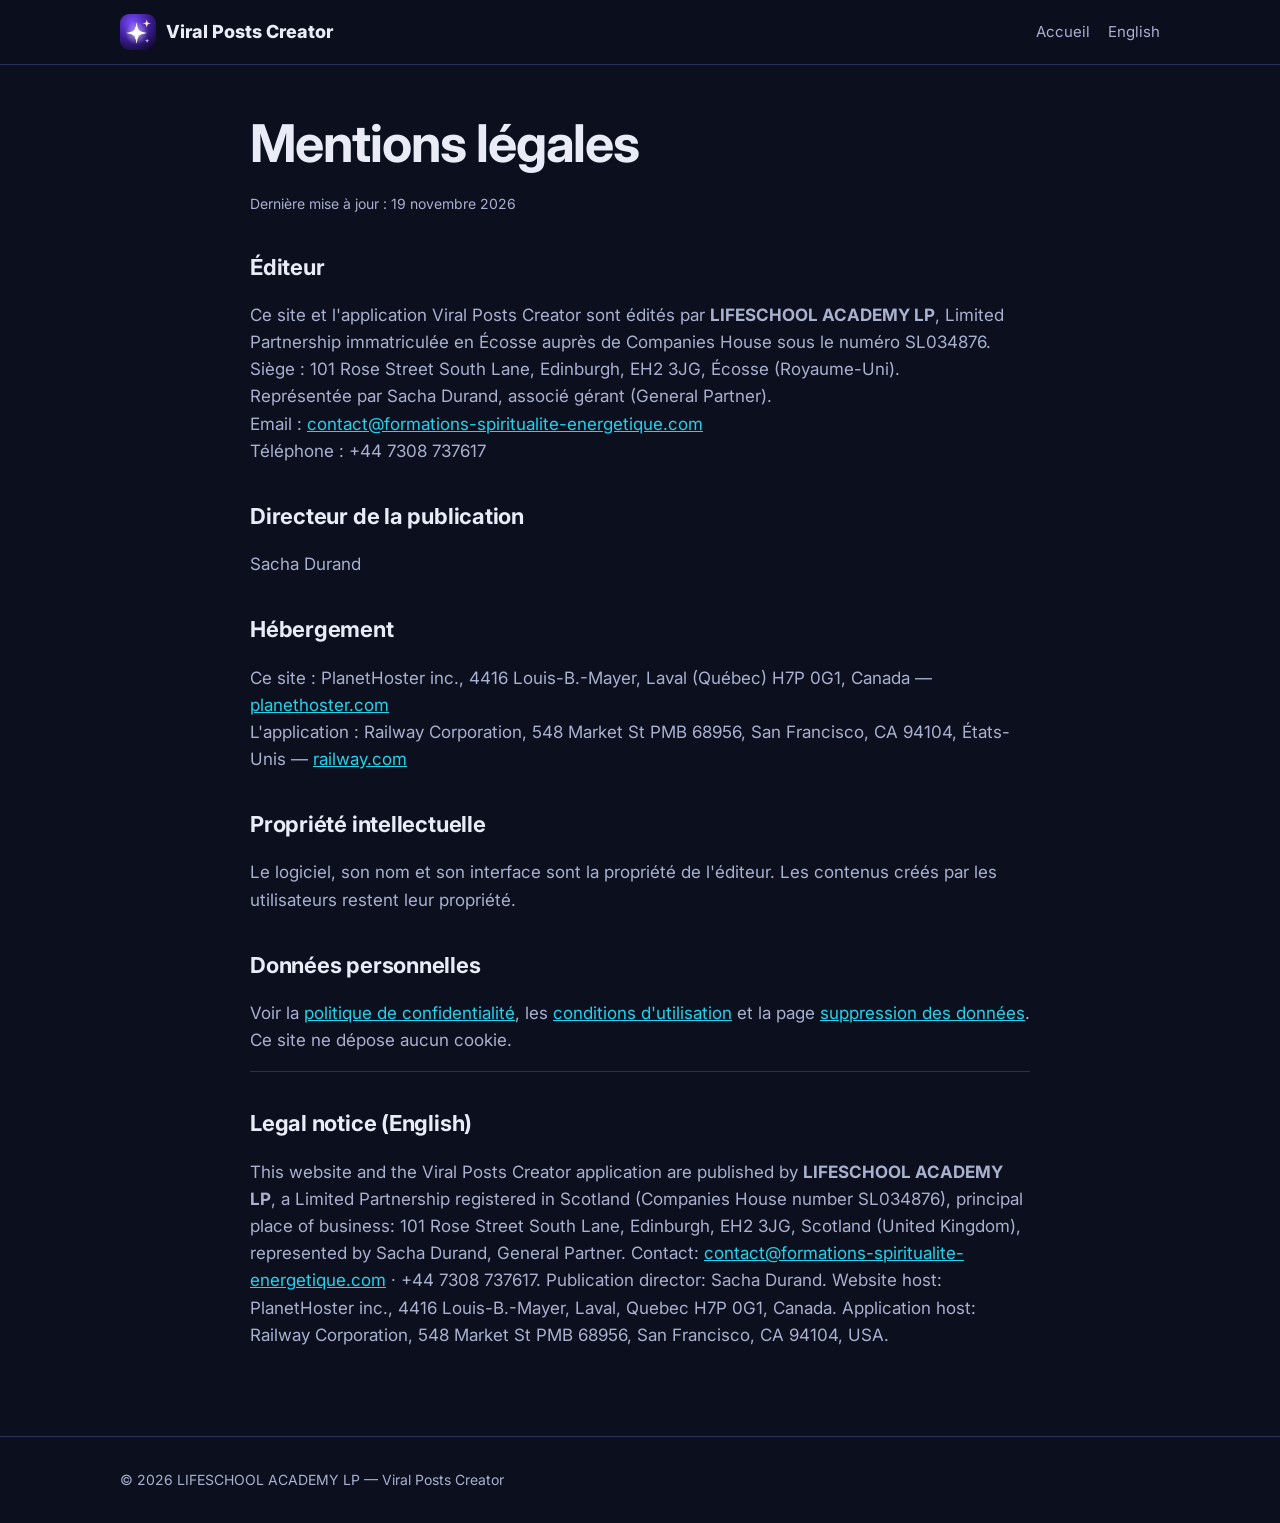
==== mentions-legales.html @ d1ea45c3 "Site vitrine Viral Posts Creator (LIFESCHOOL ACADEMY LP) Co-Authored-By: Claude Opus 5.5 <noreply@an" ====
<!doctype html>
<html lang="fr">
<head>
<meta charset="utf-8">
<meta name="viewport" content="width=device-width, initial-scale=1">
<title>Mentions légales — Viral Posts Creator</title>
<link rel="icon" type="image/png" href="/favicon.png">
<link rel="preconnect" href="https://fonts.googleapis.com">
<link rel="preconnect" href="https://fonts.gstatic.com" crossorigin>
<link href="https://fonts.googleapis.com/css2?family=Inter:wght@400;500;600;700;800&display=swap" rel="stylesheet">
<link rel="stylesheet" href="/style.css">
</head>
<body>
<header class="barre">
  <div class="contenu barre-in">
    <a class="marque" href="/"><img src="/icone.png" alt="" width="36" height="36"> Viral Posts Creator</a>
    <nav><a href="/">Accueil</a><a href="#english">English</a></nav>
  </div>
</header>
<main class="contenu page">
  <h1>Mentions légales</h1>
  <p class="date">Dernière mise à jour : 19 novembre 2026</p>

  <h2>Éditeur</h2>
  <p>Ce site et l'application Viral Posts Creator sont édités par <strong>LIFESCHOOL ACADEMY LP</strong>, Limited Partnership immatriculée en Écosse auprès de Companies House sous le numéro SL034876.<br>
  Siège : 101 Rose Street South Lane, Edinburgh, EH2 3JG, Écosse (Royaume-Uni).<br>
  Représentée par Sacha Durand, associé gérant (General Partner).<br>
  Email : <a href="mailto:contact@formations-spiritualite-energetique.com">contact@formations-spiritualite-energetique.com</a><br>
  Téléphone : +44 7308 737617</p>

  <h2>Directeur de la publication</h2>
  <p>Sacha Durand</p>

  <h2>Hébergement</h2>
  <p>Ce site : PlanetHoster inc., 4416 Louis-B.-Mayer, Laval (Québec) H7P 0G1, Canada — <a href="https://www.planethoster.com">planethoster.com</a><br>
  L'application : Railway Corporation, 548 Market St PMB 68956, San Francisco, CA 94104, États-Unis — <a href="https://railway.com">railway.com</a></p>

  <h2>Propriété intellectuelle</h2>
  <p>Le logiciel, son nom et son interface sont la propriété de l'éditeur. Les contenus créés par les utilisateurs restent leur propriété.</p>

  <h2>Données personnelles</h2>
  <p>Voir la <a href="https://carrousels-creator-production.up.railway.app/confidentialite">politique de confidentialité</a>, les <a href="https://carrousels-creator-production.up.railway.app/conditions">conditions d'utilisation</a> et la page <a href="https://carrousels-creator-production.up.railway.app/suppression-donnees">suppression des données</a>. Ce site ne dépose aucun cookie.</p>

  <section id="english" class="anglais">
    <h2>Legal notice (English)</h2>
    <p>This website and the Viral Posts Creator application are published by <strong>LIFESCHOOL ACADEMY LP</strong>, a Limited Partnership registered in Scotland (Companies House number SL034876), principal place of business: 101 Rose Street South Lane, Edinburgh, EH2 3JG, Scotland (United Kingdom), represented by Sacha Durand, General Partner. Contact: <a href="mailto:contact@formations-spiritualite-energetique.com">contact@formations-spiritualite-energetique.com</a> · +44 7308 737617. Publication director: Sacha Durand. Website host: PlanetHoster inc., 4416 Louis-B.-Mayer, Laval, Quebec H7P 0G1, Canada. Application host: Railway Corporation, 548 Market St PMB 68956, San Francisco, CA 94104, USA.</p>
  </section>
</main>
<footer class="pied">
  <div class="contenu"><p>© 2026 LIFESCHOOL ACADEMY LP — Viral Posts Creator</p></div>
</footer>
</body>
</html>
---- style.css ----
:root{--fond:#0b0f1e;--fond2:#121833;--texte:#e9ecf7;--doux:#a9b1cf;--accent:#7c5cff;--accent2:#22d3ee;--carte:#151c3a;--bord:#26305a}
*{box-sizing:border-box}
html{scroll-behavior:smooth}
body{margin:0;background:var(--fond);color:var(--texte);font-family:Inter,system-ui,-apple-system,Segoe UI,Roboto,sans-serif;line-height:1.6;font-size:17px}
a{color:var(--accent2)}
.contenu{max-width:1080px;margin:0 auto;padding:0 20px}
.barre{position:sticky;top:0;z-index:5;background:rgba(11,15,30,.85);backdrop-filter:blur(10px);border-bottom:1px solid var(--bord)}
.barre-in{display:flex;align-items:center;justify-content:space-between;gap:16px;min-height:64px;flex-wrap:wrap}
.marque{display:flex;align-items:center;gap:10px;color:var(--texte);text-decoration:none;font-weight:800;font-size:18px}
.marque img{border-radius:9px}
nav{display:flex;align-items:center;gap:18px;flex-wrap:wrap}
nav a{color:var(--doux);text-decoration:none;font-size:15px}
nav a:hover{color:var(--texte)}
.bouton{display:inline-block;background:linear-gradient(135deg,var(--accent),#a855f7);color:#fff!important;text-decoration:none;font-weight:700;padding:14px 22px;border-radius:12px}
.bouton.petit{padding:8px 14px;font-size:14px}
.bouton.secondaire{background:transparent;border:1px solid var(--bord);color:var(--texte)!important}
.hero{padding:90px 0 70px;background:radial-gradient(900px 420px at 15% 0%,rgba(124,92,255,.28),transparent 60%),radial-gradient(700px 380px at 90% 20%,rgba(34,211,238,.16),transparent 60%)}
.etiquette{display:inline-block;color:var(--accent2);font-weight:600;font-size:14px;letter-spacing:.04em;text-transform:uppercase;margin:0 0 14px}
h1{font-size:clamp(30px,4.6vw,52px);line-height:1.12;margin:0 0 20px;max-width:900px;letter-spacing:-.02em}
.intro{color:var(--doux);font-size:19px;max-width:760px;margin:0 0 30px}
.actions{display:flex;gap:14px;flex-wrap:wrap}
.bloc{padding:60px 20px}
h2{font-size:30px;margin:0 0 24px;letter-spacing:-.01em}
.grille{display:grid;grid-template-columns:repeat(auto-fit,minmax(280px,1fr));gap:18px}
.carte{background:var(--carte);border:1px solid var(--bord);border-radius:16px;padding:24px}
.carte h3{margin:0 0 8px;font-size:19px}
.carte p{margin:0;color:var(--doux)}
.etapes{counter-reset:e;list-style:none;padding:0;margin:0;display:grid;gap:14px}
.etapes li{counter-increment:e;background:var(--carte);border:1px solid var(--bord);border-radius:14px;padding:18px 20px 18px 64px;position:relative;color:var(--doux)}
.etapes li strong{color:var(--texte)}
.etapes li::before{content:counter(e);position:absolute;left:18px;top:16px;width:32px;height:32px;border-radius:50%;background:var(--accent);color:#fff;font-weight:800;display:flex;align-items:center;justify-content:center}
.liste{color:var(--doux);padding-left:20px}
.liste li{margin:8px 0}
.liens-legaux{margin-top:22px;font-size:15px}
.societe{background:var(--carte);border:1px solid var(--bord);border-radius:16px;padding:24px;color:var(--doux)}
.societe strong{color:var(--texte)}
.anglais{border-top:1px solid var(--bord)}
.anglais p{color:var(--doux)}
.page{padding:50px 20px 70px;max-width:820px}
.page p{color:var(--doux)}
.page h2{font-size:22px;margin:34px 0 10px}
.date{font-size:14px}
.pied{border-top:1px solid var(--bord);padding:28px 0;color:var(--doux);font-size:14px}
.pied p{margin:4px 0}
@media (max-width:640px){nav a:not(.bouton){display:none}.hero{padding:60px 0 50px}.bloc{padding:44px 20px}}
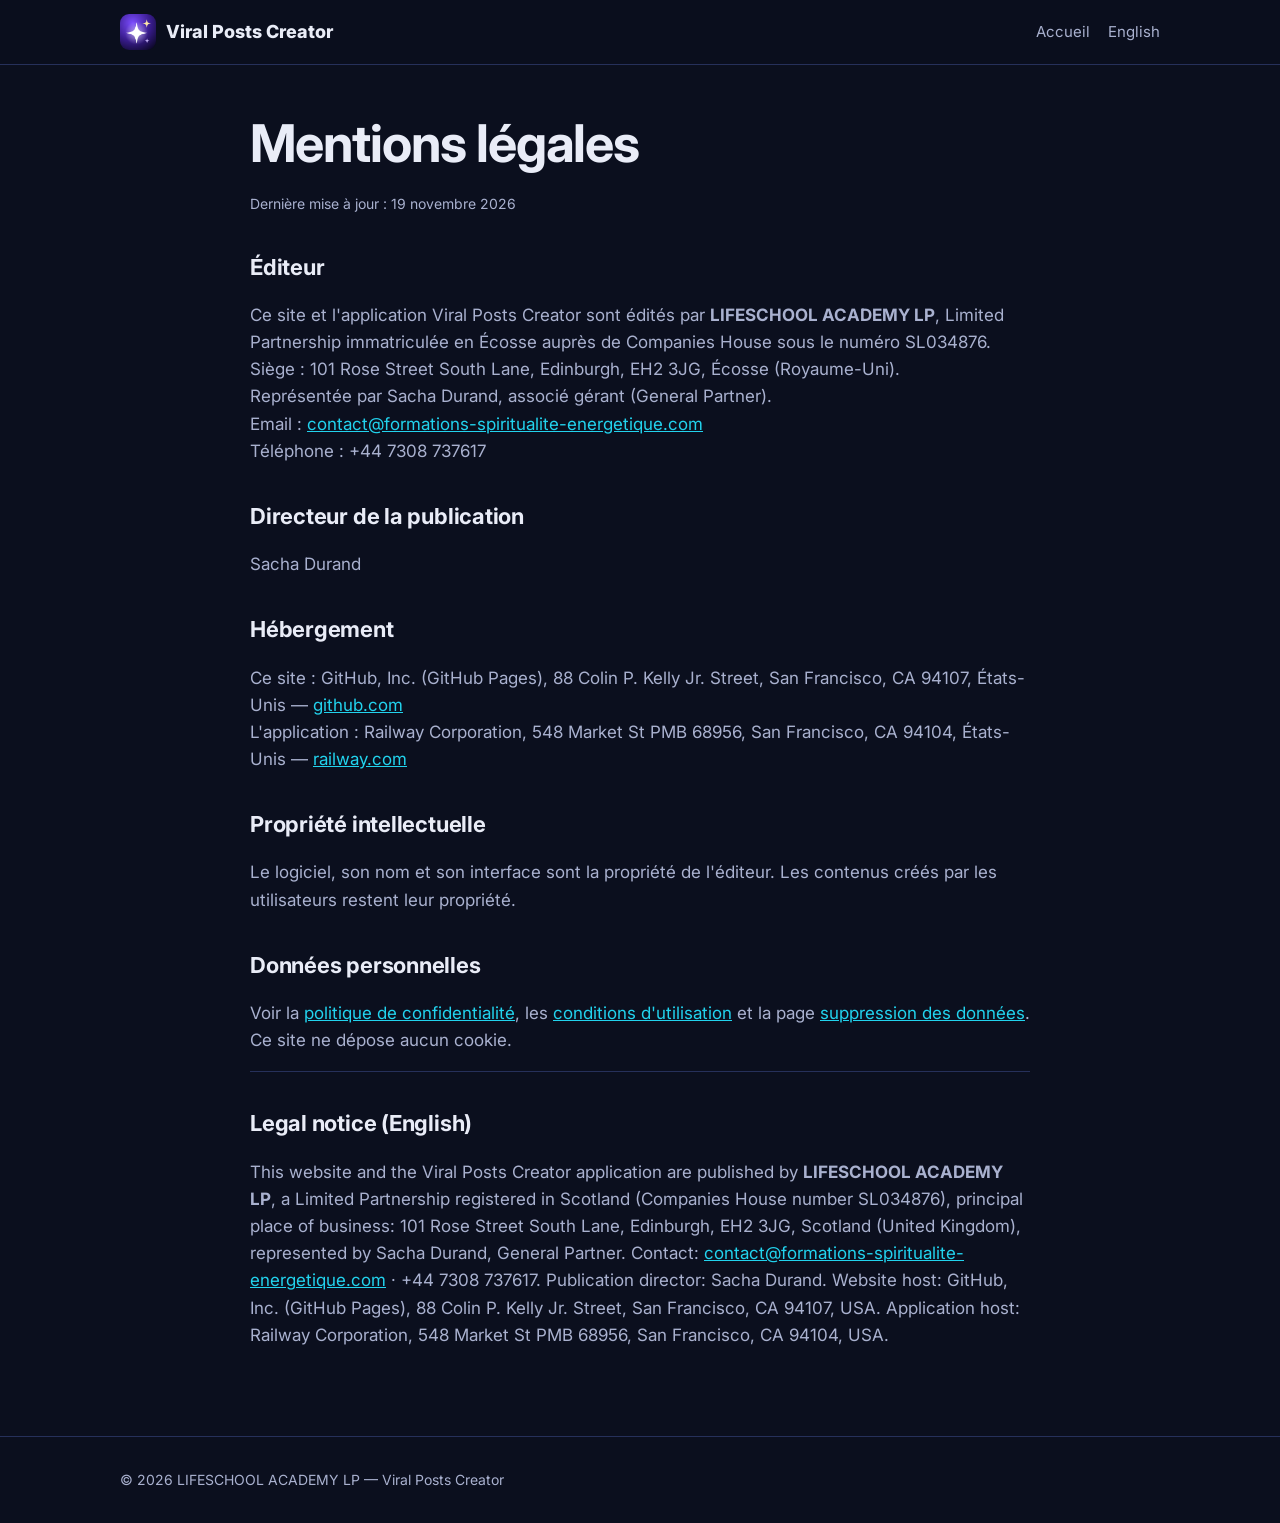
==== commit 7e2d0b85: "Mentions légales : hébergeur du site = GitHub Pages Co-Authored-By: Claude Opus 5.5 <noreply@anthrop" ====
--- a/mentions-legales.html
+++ b/mentions-legales.html
@@ -32,7 +32,7 @@
   <p>Sacha Durand</p>
 
   <h2>Hébergement</h2>
-  <p>Ce site : PlanetHoster inc., 4416 Louis-B.-Mayer, Laval (Québec) H7P 0G1, Canada — <a href="https://www.planethoster.com">planethoster.com</a><br>
+  <p>Ce site : GitHub, Inc. (GitHub Pages), 88 Colin P. Kelly Jr. Street, San Francisco, CA 94107, États-Unis — <a href="https://github.com">github.com</a><br>
   L'application : Railway Corporation, 548 Market St PMB 68956, San Francisco, CA 94104, États-Unis — <a href="https://railway.com">railway.com</a></p>
 
   <h2>Propriété intellectuelle</h2>
@@ -43,7 +43,7 @@
 
   <section id="english" class="anglais">
     <h2>Legal notice (English)</h2>
-    <p>This website and the Viral Posts Creator application are published by <strong>LIFESCHOOL ACADEMY LP</strong>, a Limited Partnership registered in Scotland (Companies House number SL034876), principal place of business: 101 Rose Street South Lane, Edinburgh, EH2 3JG, Scotland (United Kingdom), represented by Sacha Durand, General Partner. Contact: <a href="mailto:contact@formations-spiritualite-energetique.com">contact@formations-spiritualite-energetique.com</a> · +44 7308 737617. Publication director: Sacha Durand. Website host: PlanetHoster inc., 4416 Louis-B.-Mayer, Laval, Quebec H7P 0G1, Canada. Application host: Railway Corporation, 548 Market St PMB 68956, San Francisco, CA 94104, USA.</p>
+    <p>This website and the Viral Posts Creator application are published by <strong>LIFESCHOOL ACADEMY LP</strong>, a Limited Partnership registered in Scotland (Companies House number SL034876), principal place of business: 101 Rose Street South Lane, Edinburgh, EH2 3JG, Scotland (United Kingdom), represented by Sacha Durand, General Partner. Contact: <a href="mailto:contact@formations-spiritualite-energetique.com">contact@formations-spiritualite-energetique.com</a> · +44 7308 737617. Publication director: Sacha Durand. Website host: GitHub, Inc. (GitHub Pages), 88 Colin P. Kelly Jr. Street, San Francisco, CA 94107, USA. Application host: Railway Corporation, 548 Market St PMB 68956, San Francisco, CA 94104, USA.</p>
   </section>
 </main>
 <footer class="pied">
